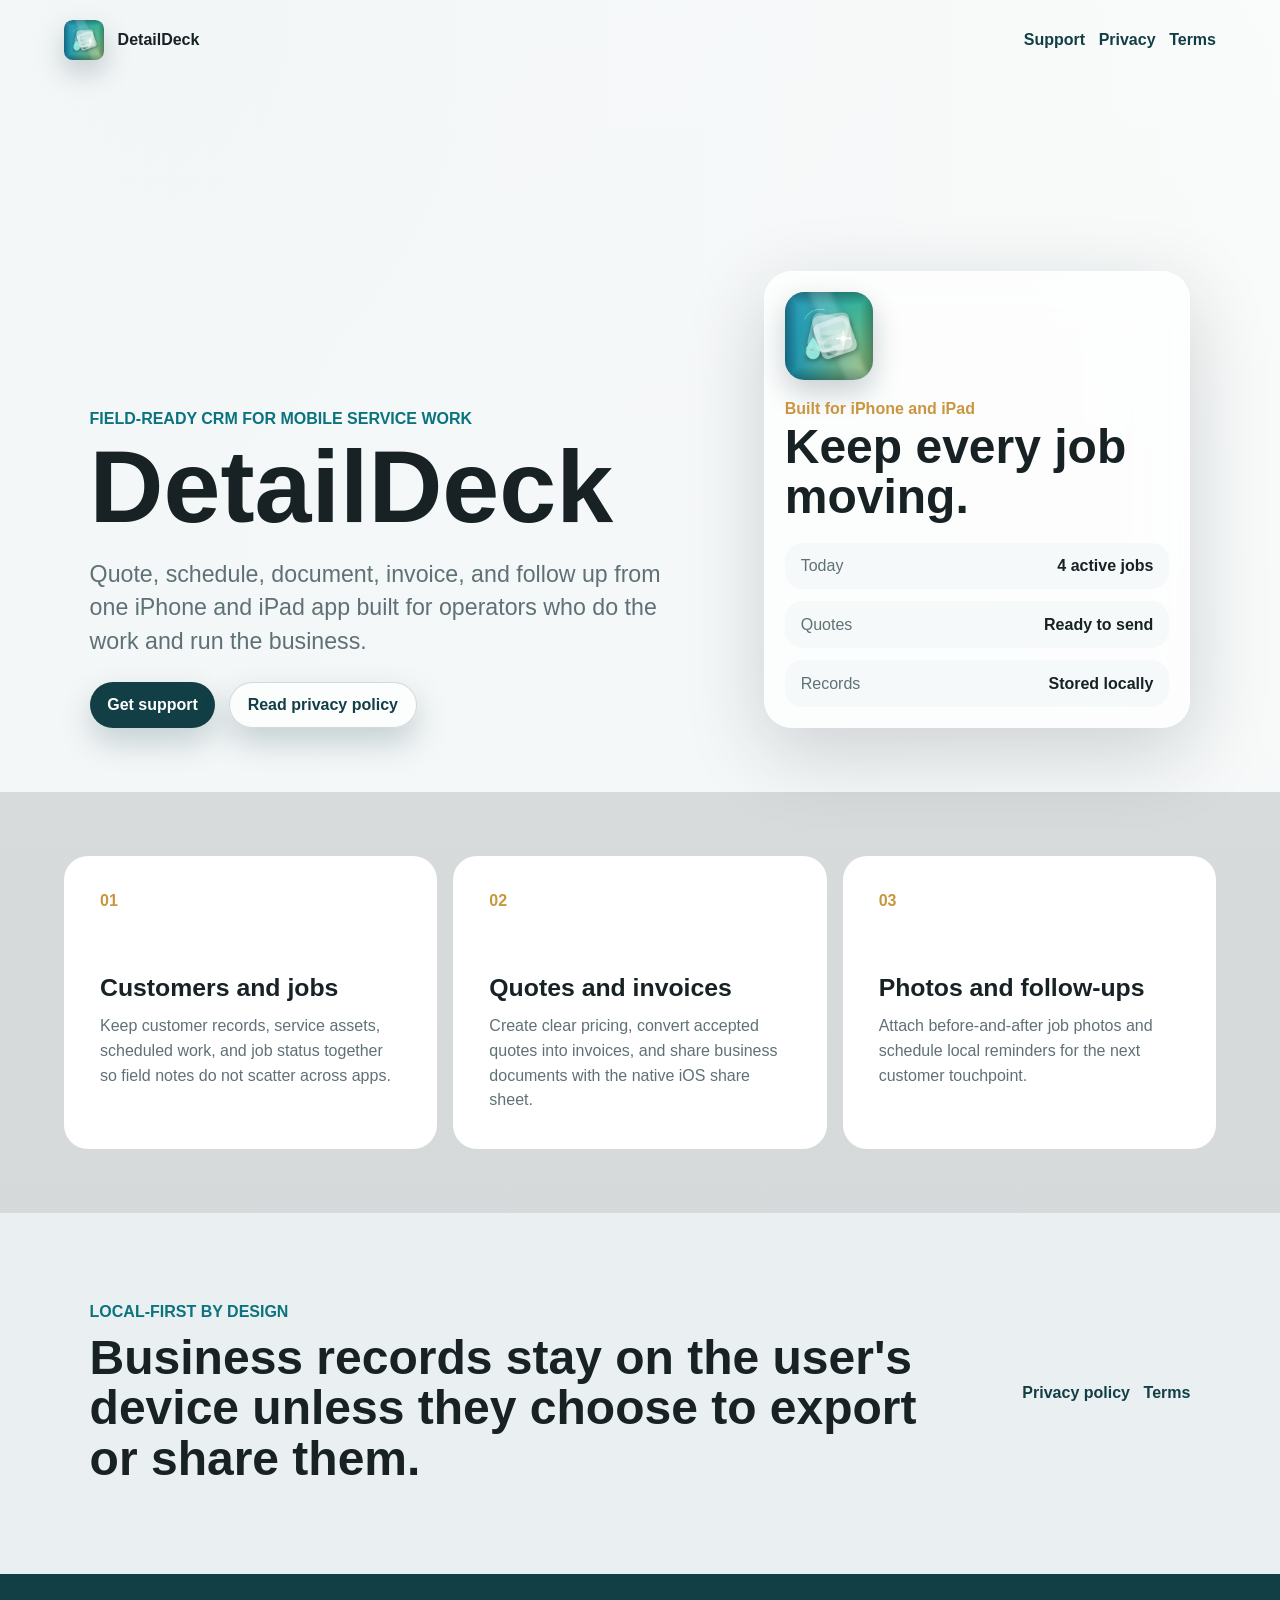
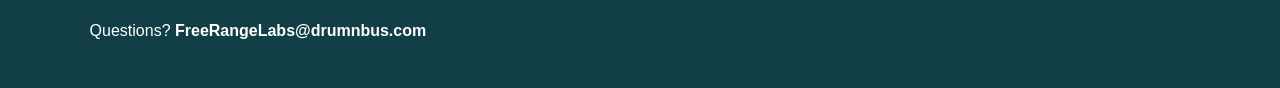
==== index.html @ d4ce1e85 "Publish DetailDeck public pages" ====
<!doctype html>
<html lang="en">
<head>
  <meta charset="utf-8">
  <meta name="viewport" content="width=device-width, initial-scale=1">
  <title>DetailDeck - Field CRM for Mobile Service Work</title>
  <meta name="description" content="DetailDeck helps mobile service operators manage customers, jobs, photos, quotes, invoices, and follow-ups from iPhone and iPad.">
  <link rel="stylesheet" href="styles.css">
</head>
<body>
  <header class="site-header" aria-label="DetailDeck">
    <a class="brand" href="index.html">
      <img src="assets/detaildeck-icon.png" alt="" width="40" height="40">
      <span>DetailDeck</span>
    </a>
    <nav aria-label="Support links">
      <a href="support.html">Support</a>
      <a href="privacy.html">Privacy</a>
      <a href="terms.html">Terms</a>
    </nav>
  </header>

  <main>
    <section class="hero" aria-labelledby="hero-title">
      <div class="hero-copy">
        <p class="eyebrow">Field-ready CRM for mobile service work</p>
        <h1 id="hero-title">DetailDeck</h1>
        <p class="lede">Quote, schedule, document, invoice, and follow up from one iPhone and iPad app built for operators who do the work and run the business.</p>
        <div class="actions">
          <a class="button" href="support.html">Get support</a>
          <a class="button secondary" href="privacy.html">Read privacy policy</a>
        </div>
      </div>
      <div class="product-panel" aria-label="DetailDeck app highlights">
        <img class="app-icon" src="assets/detaildeck-icon.png" alt="DetailDeck app icon">
        <div>
          <p class="panel-kicker">Built for iPhone and iPad</p>
          <h2>Keep every job moving.</h2>
        </div>
        <ul>
          <li><span>Today</span><strong>4 active jobs</strong></li>
          <li><span>Quotes</span><strong>Ready to send</strong></li>
          <li><span>Records</span><strong>Stored locally</strong></li>
        </ul>
      </div>
    </section>

    <section class="features" aria-label="Core features">
      <article>
        <span class="feature-mark">01</span>
        <h2>Customers and jobs</h2>
        <p>Keep customer records, service assets, scheduled work, and job status together so field notes do not scatter across apps.</p>
      </article>
      <article>
        <span class="feature-mark">02</span>
        <h2>Quotes and invoices</h2>
        <p>Create clear pricing, convert accepted quotes into invoices, and share business documents with the native iOS share sheet.</p>
      </article>
      <article>
        <span class="feature-mark">03</span>
        <h2>Photos and follow-ups</h2>
        <p>Attach before-and-after job photos and schedule local reminders for the next customer touchpoint.</p>
      </article>
    </section>

    <section class="privacy-band" aria-labelledby="privacy-title">
      <div>
        <p class="eyebrow">Local-first by design</p>
        <h2 id="privacy-title">Business records stay on the user's device unless they choose to export or share them.</h2>
      </div>
      <nav>
        <a href="privacy.html">Privacy policy</a>
        <a href="terms.html">Terms</a>
      </nav>
    </section>
  </main>

  <footer>
    <p>Questions? <a href="mailto:FreeRangeLabs@drumnbus.com">FreeRangeLabs@drumnbus.com</a></p>
  </footer>
</body>
</html>
---- styles.css ----
:root {
  color-scheme: light;
  --ink: #182225;
  --muted: #607176;
  --line: rgba(24, 34, 37, 0.14);
  --surface: #f4f7f8;
  --surface-strong: #ffffff;
  --accent: #0a737e;
  --accent-strong: #123e45;
  --gold: #c9963f;
  --shadow: 0 24px 80px rgba(14, 33, 37, 0.18);
}

* {
  box-sizing: border-box;
}

body {
  margin: 0;
  font-family: -apple-system, BlinkMacSystemFont, "Segoe UI", sans-serif;
  color: var(--ink);
  background:
    radial-gradient(circle at top left, rgba(10, 115, 126, 0.16), transparent 32rem),
    linear-gradient(180deg, #fbfcfb, var(--surface));
}

a {
  color: var(--accent);
  font-weight: 700;
  text-decoration: none;
}

.site-header {
  position: absolute;
  z-index: 2;
  inset: 0 0 auto;
  display: flex;
  align-items: center;
  justify-content: space-between;
  gap: 1rem;
  padding: 1.25rem clamp(1rem, 5vw, 4rem);
}

.brand,
.site-header nav,
.actions,
.privacy-band nav {
  display: flex;
  align-items: center;
  gap: 0.85rem;
  flex-wrap: wrap;
}

.brand {
  color: var(--ink);
  font-weight: 850;
}

.brand img,
.app-icon {
  border-radius: 22%;
  box-shadow: 0 12px 28px rgba(15, 44, 50, 0.22);
}

.site-header nav {
  justify-content: flex-end;
}

.site-header nav a,
.privacy-band nav a {
  color: var(--accent-strong);
}

.hero {
  min-height: 88vh;
  display: grid;
  grid-template-columns: minmax(0, 1.05fr) minmax(18rem, 0.75fr);
  align-items: end;
  gap: clamp(2rem, 6vw, 5rem);
  padding: 8rem clamp(1.25rem, 7vw, 6rem) 4rem;
  background:
    linear-gradient(90deg, rgba(244, 247, 248, 0.98) 0%, rgba(244, 247, 248, 0.76) 54%, rgba(244, 247, 248, 0.18) 100%),
    url("https://images.unsplash.com/photo-1607860108855-64acf2078ed9?auto=format&fit=crop&w=2200&q=82") center/cover;
}

.hero-copy {
  max-width: 48rem;
}

.eyebrow {
  margin: 0 0 0.75rem;
  color: var(--accent);
  font-weight: 800;
  text-transform: uppercase;
  letter-spacing: 0;
}

h1 {
  margin: 0;
  font-size: clamp(3.6rem, 8vw, 7.5rem);
  line-height: 0.92;
  letter-spacing: 0;
}

.lede {
  max-width: 45rem;
  font-size: clamp(1.12rem, 2vw, 1.45rem);
  line-height: 1.45;
  color: var(--muted);
}

.button {
  display: inline-flex;
  min-height: 2.9rem;
  align-items: center;
  justify-content: center;
  padding: 0.8rem 1.1rem;
  border-radius: 999px;
  background: var(--accent-strong);
  color: white;
  box-shadow: 0 14px 32px rgba(18, 62, 69, 0.22);
}

.button.secondary {
  background: rgba(255, 255, 255, 0.7);
  color: var(--accent-strong);
  border: 1px solid rgba(18, 62, 69, 0.18);
  backdrop-filter: blur(18px);
}

.product-panel {
  display: grid;
  gap: 1.25rem;
  padding: 1.25rem;
  border: 1px solid rgba(255, 255, 255, 0.72);
  border-radius: 28px;
  background: rgba(255, 255, 255, 0.68);
  box-shadow: var(--shadow);
  backdrop-filter: blur(24px);
}

.app-icon {
  width: 88px;
  height: 88px;
}

.panel-kicker {
  margin: 0 0 0.25rem;
  color: var(--gold);
  font-weight: 800;
}

.product-panel h2,
.privacy-band h2 {
  margin: 0;
  font-size: clamp(1.8rem, 4vw, 3rem);
  line-height: 1.05;
  letter-spacing: 0;
}

.product-panel ul {
  display: grid;
  gap: 0.75rem;
  margin: 0;
  padding: 0;
  list-style: none;
}

.product-panel li {
  display: flex;
  justify-content: space-between;
  gap: 1rem;
  padding: 0.9rem 1rem;
  border-radius: 18px;
  background: rgba(244, 247, 248, 0.76);
}

.product-panel li span {
  color: var(--muted);
}

.features {
  display: grid;
  grid-template-columns: repeat(auto-fit, minmax(220px, 1fr));
  gap: 1rem;
  padding: clamp(1.25rem, 5vw, 4rem);
  background: var(--line);
}

.features article {
  min-height: 17rem;
  padding: clamp(1.25rem, 3vw, 2.25rem);
  border-radius: 24px;
  background: var(--surface-strong);
}

.feature-mark {
  color: var(--gold);
  font-weight: 850;
}

.features h2 {
  margin: 4rem 0 0.75rem;
  font-size: 1.55rem;
  letter-spacing: 0;
}

.features p {
  margin: 0;
  color: var(--muted);
  line-height: 1.55;
}

.privacy-band {
  display: flex;
  justify-content: space-between;
  gap: 2rem;
  padding: clamp(3rem, 7vw, 6rem);
  background: #eaf0f1;
}

.privacy-band div {
  max-width: 54rem;
}

footer {
  padding: 2rem clamp(1.25rem, 7vw, 6rem);
  background: var(--accent-strong);
  color: white;
}

footer a {
  color: white;
}

.content {
  max-width: 760px;
  margin: 0 auto;
  padding: 4rem 1.25rem;
  line-height: 1.6;
}

.content h1 {
  margin-top: 1rem;
  font-size: 3rem;
}

@media (max-width: 760px) {
  .site-header {
    position: static;
    background: rgba(255, 255, 255, 0.82);
  }

  .hero {
    min-height: auto;
    grid-template-columns: 1fr;
    padding-top: 3rem;
  }

  .privacy-band {
    display: grid;
  }
}
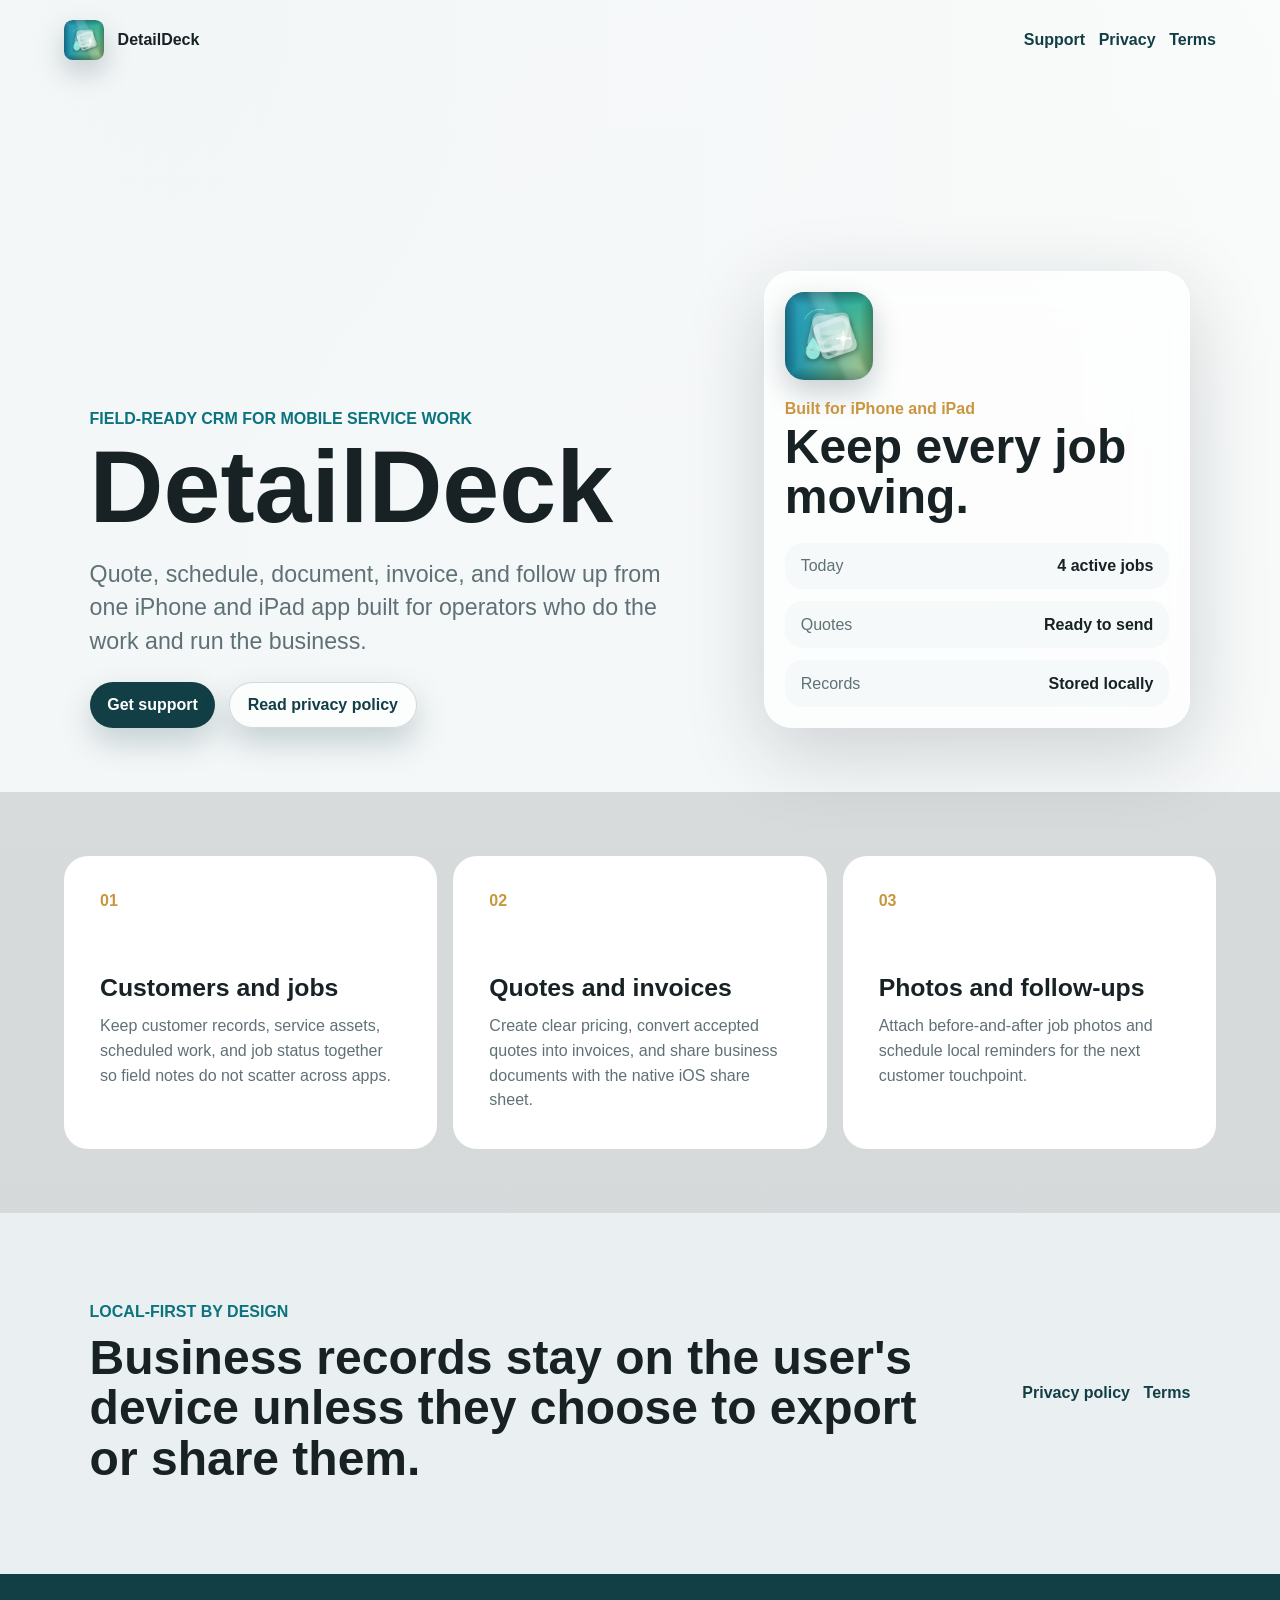
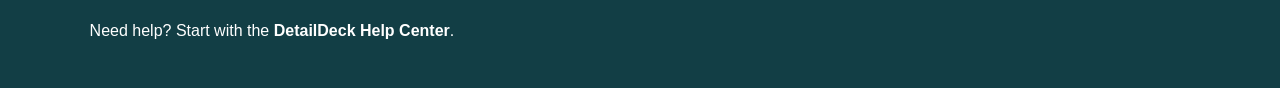
==== commit fee09004: "Make help center primary support path" ====
--- a/index.html
+++ b/index.html
@@ -76,7 +76,7 @@
   </main>
 
   <footer>
-    <p>Questions? <a href="mailto:FreeRangeLabs@drumnbus.com">FreeRangeLabs@drumnbus.com</a></p>
+    <p>Need help? Start with the <a href="support.html">DetailDeck Help Center</a>.</p>
   </footer>
 </body>
 </html>
--- a/styles.css
+++ b/styles.css
@@ -245,6 +245,141 @@
   font-size: 3rem;
 }
 
+.support-page .site-header {
+  position: static;
+  background: rgba(255, 255, 255, 0.88);
+  border-bottom: 1px solid var(--line);
+  backdrop-filter: blur(18px);
+}
+
+.support-main {
+  display: grid;
+  gap: clamp(1rem, 3vw, 2rem);
+  padding: clamp(1.25rem, 5vw, 4rem);
+}
+
+.support-hero,
+.help-section {
+  border: 1px solid rgba(255, 255, 255, 0.75);
+  border-radius: 28px;
+  background: rgba(255, 255, 255, 0.74);
+  box-shadow: var(--shadow);
+  backdrop-filter: blur(24px);
+}
+
+.support-hero {
+  padding: clamp(2rem, 6vw, 5rem);
+  background:
+    linear-gradient(120deg, rgba(255, 255, 255, 0.95), rgba(234, 240, 241, 0.75)),
+    url("https://images.unsplash.com/photo-1483058712412-4245e9b90334?auto=format&fit=crop&w=1800&q=82") center/cover;
+}
+
+.support-hero h1 {
+  max-width: 52rem;
+  font-size: clamp(3rem, 6.5vw, 6.4rem);
+}
+
+.topic-nav {
+  display: flex;
+  flex-wrap: wrap;
+  gap: 0.75rem;
+  margin-top: 1.25rem;
+}
+
+.topic-nav a {
+  display: inline-flex;
+  min-height: 2.5rem;
+  align-items: center;
+  padding: 0.6rem 0.9rem;
+  border: 1px solid rgba(18, 62, 69, 0.16);
+  border-radius: 999px;
+  background: rgba(255, 255, 255, 0.7);
+  color: var(--accent-strong);
+}
+
+.help-section {
+  display: grid;
+  grid-template-columns: minmax(13rem, 0.32fr) minmax(0, 1fr);
+  gap: clamp(1.25rem, 4vw, 3rem);
+  padding: clamp(1.4rem, 4vw, 3rem);
+}
+
+.help-section h2 {
+  margin: 0;
+  font-size: clamp(1.8rem, 3vw, 2.7rem);
+  line-height: 1.08;
+  letter-spacing: 0;
+}
+
+.help-section h3 {
+  margin: 0 0 0.45rem;
+  font-size: 1.05rem;
+  letter-spacing: 0;
+}
+
+.step-list,
+.faq-list,
+.help-grid {
+  margin: 0;
+}
+
+.step-list {
+  display: grid;
+  gap: 0.75rem;
+  padding-left: 1.25rem;
+}
+
+.step-list li {
+  padding-left: 0.35rem;
+  line-height: 1.55;
+  color: var(--muted);
+}
+
+.step-list strong {
+  color: var(--ink);
+}
+
+.help-grid,
+.faq-list {
+  display: grid;
+  gap: 1rem;
+}
+
+.help-grid {
+  grid-template-columns: repeat(auto-fit, minmax(15rem, 1fr));
+}
+
+.help-grid article,
+.faq-list article,
+.support-callout {
+  padding: 1.1rem;
+  border: 1px solid var(--line);
+  border-radius: 20px;
+  background: rgba(244, 247, 248, 0.78);
+}
+
+.help-grid p,
+.faq-list p,
+.split-section p,
+.support-callout p {
+  margin: 0;
+  color: var(--muted);
+  line-height: 1.55;
+}
+
+.split-section {
+  align-items: start;
+}
+
+.support-callout {
+  display: grid;
+  gap: 1rem;
+}
+
+.support-callout .button {
+  width: fit-content;
+}
+
 @media (max-width: 760px) {
   .site-header {
     position: static;
@@ -260,4 +395,8 @@
   .privacy-band {
     display: grid;
   }
-}
+
+  .help-section {
+    grid-template-columns: 1fr;
+  }
+}
